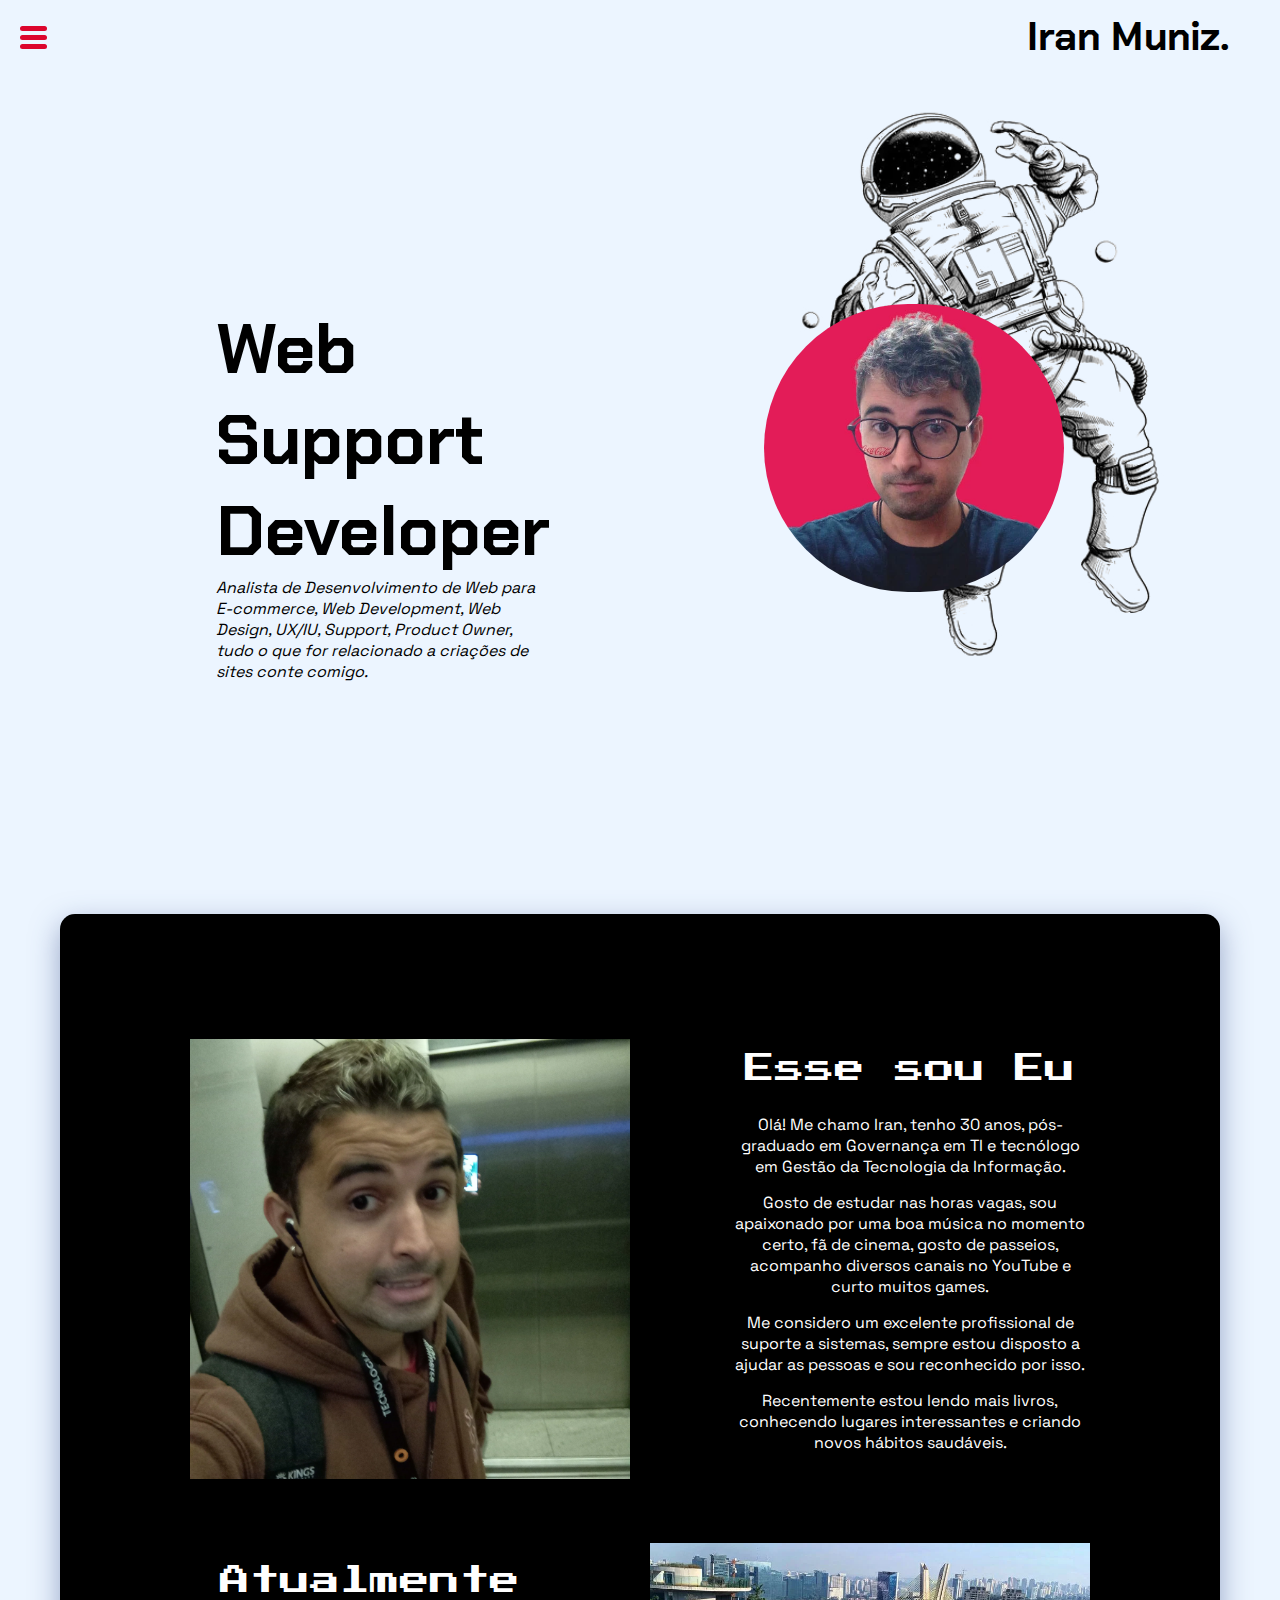
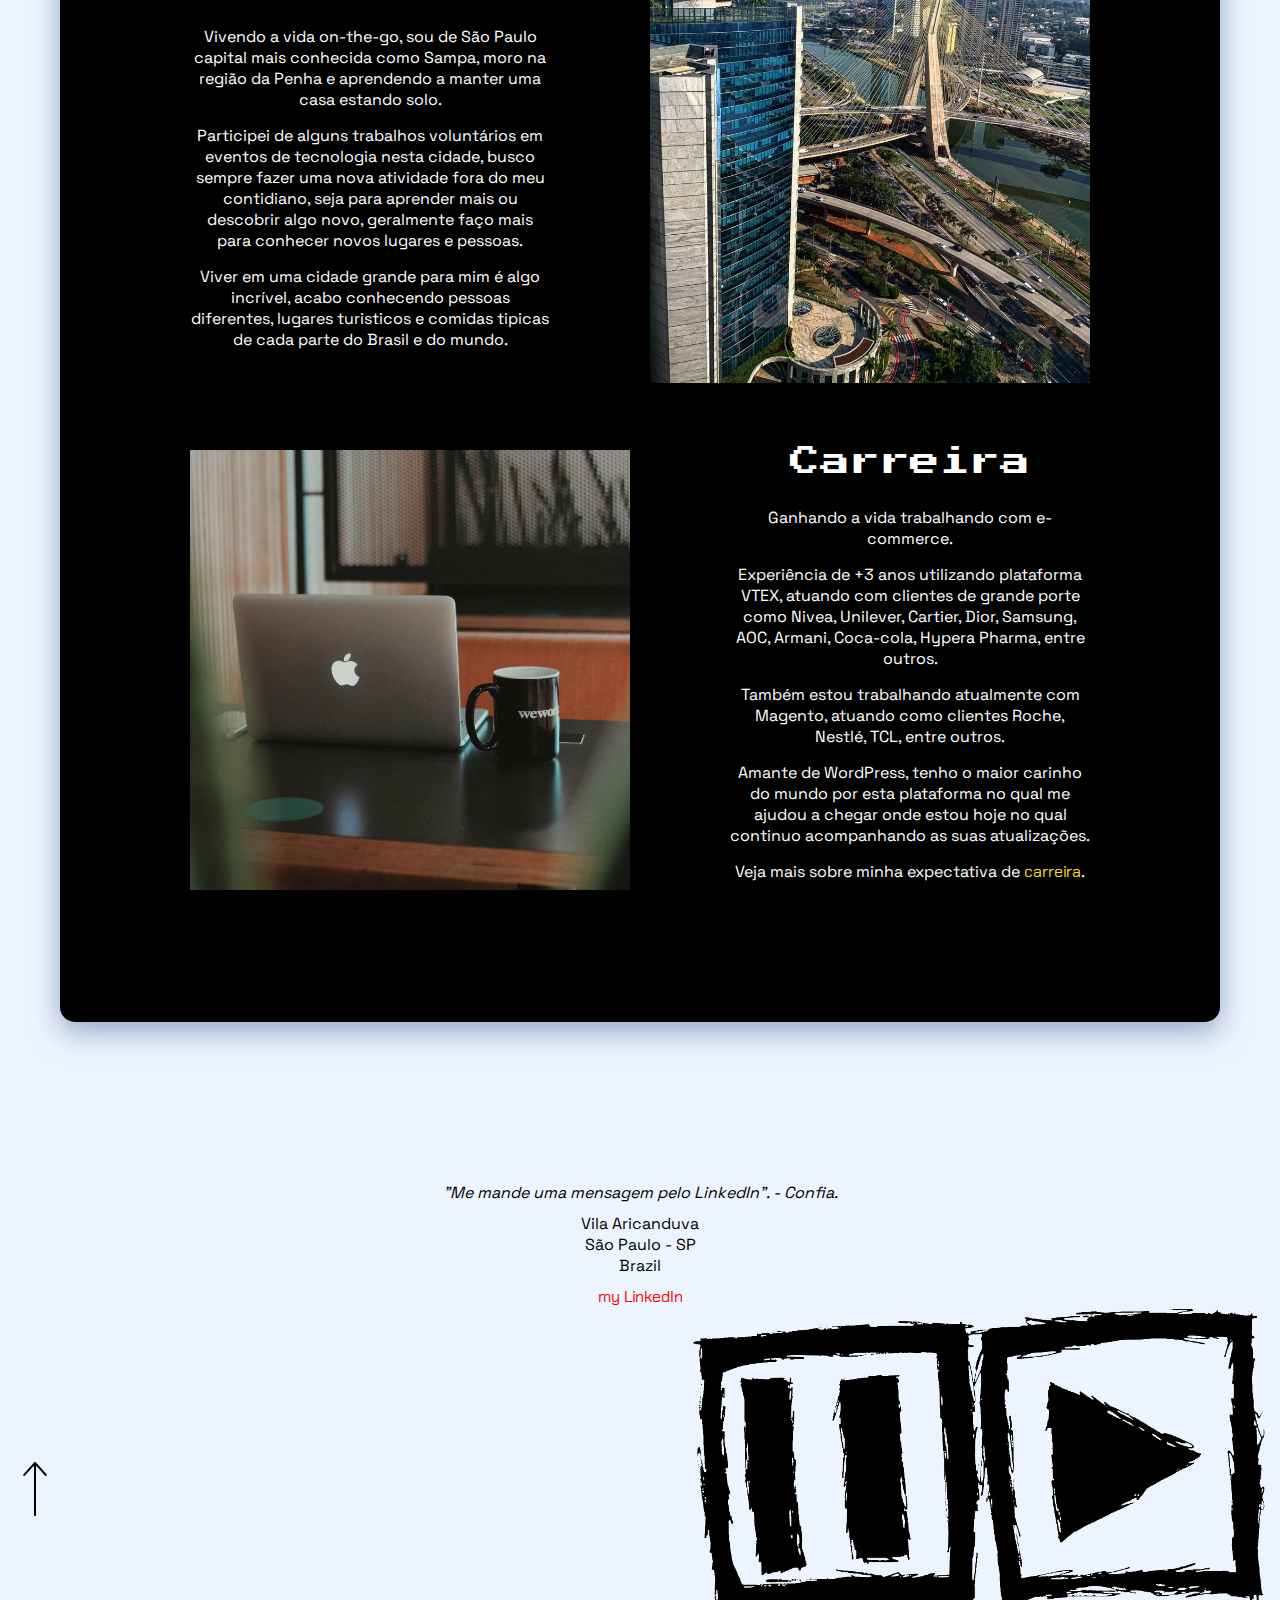
==== index.html @ 5c6710e6 "alteraçao do menu da loja, diminuiçao de codigo, alteraçao temas de paginas" ====
<!DOCTYPE html>
<html lang="pt-br">
<head>
  <meta charset="UTF-8">
  <meta http-equiv="X-UA-Compatible" content="IE=edge">
  <meta name="viewport" content="width=device-width, initial-scale=1.0">
  <link rel="icon" type="image/png" sizes="64x64" href="/assets/image/icon/favicon.png">
  <link rel="stylesheet" href="/assets/css/home.css">
  <title>My Portfolio - Iran Muniz</title>
  <!-- Meta Data -->
  <meta property="og:title" content="Portfolio | Iran Muniz">
  <meta property="og:description" content="Portfólio de Iran Muniz">
  <meta name="abstract" content="Portfolio profissional">
  <meta property="og:site_name" content="Portfolio profissional">
  <meta property="og:locale" content="pt-BR">
  <meta name="og:locality" content="São Paulo">
  <meta name="og:region" content="SP">
  <meta name="og:country-name" content="BR">
  <meta property="og:type" content="website">
  <meta property="og:image" content="/assets/image/icon/favicon.png">
  <meta property="og:image:alt" content="Portfolio profissional">
  <meta property="og:image:url" content="/assets/image/icon/favicon.png">
  <meta property="og:image:secure_url" content="/assets/image/icon/favicon.png">
  <meta property="og:image:type" content="img/png">
  <meta property="og:image:width" content="128">
  <meta property="og:image:height" content="128">
  <meta name="robots" content="index">
  <meta name="description" content="Portfolio profissional de Iran." />
  <!-- Google tag (gtag.js) -->
  <!-- Google tag (gtag.js) -->
  <script async src="https://www.googletagmanager.com/gtag/js?id=G-6XYV72RTD6"></script>
  <script async>
    window.dataLayer = window.dataLayer || [];
    function gtag(){dataLayer.push(arguments);}
    gtag('js', new Date());

    gtag('config', 'G-6XYV72RTD6');
  </script>
  <!-- End Google tag (gtag.js) -->
  <!-- /Meta Data -->
  <!-- Auditoria -->
  <meta name="author" content="Iran Muniz">
  <meta name="contact" content="iranmuniz@outlook.com">
  <meta name="reply-to" content="iranmuniz@outlook.com">
  <meta name="copyright" content="Iran Muniz">
  <meta name="web_author" content="Iran Muniz">
  <!-- /Auditoria -->
</head>
<body class="body_light">
  <header class="header_mobile">
    <div id="menu">
      <div id="menu-bar" onclick="menuOnClick()">
        <div id="bar1" class="bar"></div>
        <div id="bar2" class="bar"></div>
        <div id="bar3" class="bar"></div>
      </div>
      <nav class="nav" id="nav">
        <ul>
          <li>
            <a href="/index.html">Início</a>
          </li>
          <li>
            <a href="/pages/career.html">Carreira</a>
          </li>
          <li>
            <a href="/pages/projects.html">Projetos</a>
          </li>
          <li>
            <a href="/pages/storie.html">História</a>
          </li>
          <li>
            <a href="https://drive.google.com/file/d/1ttPl-hVv87_1wNabjxRSBM1ssDs5ncfy/view?usp=sharing" target="_blank">Currículo</a>
          </li>
          <li>
            <a href="/pages/hobbies.html">Hobbies</a>
          </li>
          <li>
            <a href="/pages/404.html">Contato</a>
          </li>
          <li>
            <a href="/pages/404.html">Thanks!</a>
          </li>
        </ul>
      </nav>
    </div>
    <div class="menu-bg" id="menu-bg"></div>
  </header>
    <main>
      <div class="main_title">
        <h1>Iran Muniz.</h1>
      </div>
      <section class="main_section__principal">
        <div>
          <h2>Web Support Developer</h2>
          <cite>
            Analista de Desenvolvimento de Web para E-commerce, Web Development, Web Design, UX/IU, Support, Product Owner, tudo o que for relacionado a criações de sites conte comigo.
          </cite>
        </div>
        <picture>
          <img src="assets/image/midia/me.webp" width="300" height="auto" alt="Foto profissional minha - Iran Muniz">
        </picture>
      </section>
      <section class="main_section__central"> 
        <article class="main_article">
          <div>
            <img src="assets/image/midia/I.webp" width="440" height="auto" alt="Esse sou Eu.">
          </div>
          <div>
            <h3>Esse sou Eu</h3>
            <p>Olá! Me chamo Iran, tenho 30 anos, pós-graduado em Governança em TI e tecnólogo em Gestão da Tecnologia da Informação.</p>
            <p>Gosto de estudar nas horas vagas, sou apaixonado por uma boa música no momento certo, fã de cinema, gosto de passeios, acompanho diversos canais no YouTube e curto muitos games.</p>
            <p>Me considero um excelente profissional de suporte a sistemas, sempre estou disposto a ajudar as pessoas e sou reconhecido por isso.</p>
            <p>Recentemente estou lendo mais livros, conhecendo lugares interessantes e criando novos hábitos saudáveis.</p>
          </div>
        </article>
        <article class="main_article__reverse">
          <div>
            <h3>Atualmente</h3>
            <p>Vivendo a vida on-the-go, sou de São Paulo capital mais conhecida como Sampa, moro na região da Penha e aprendendo a manter uma casa estando solo.</p> 
            <p>Participei de alguns trabalhos voluntários em eventos de tecnologia nesta cidade, busco sempre fazer uma nova atividade fora do meu contidiano, seja para aprender mais ou descobrir algo novo, geralmente faço mais para conhecer novos lugares e pessoas.</p>
            <p>Viver em uma cidade grande para mim é algo incrível, acabo conhecendo pessoas diferentes, lugares turisticos e comidas tipicas de cada parte do Brasil e do mundo.</p>
          </div>
          <div>
            <img src="assets/image/midia/sampa.webp" width="440" height="auto" alt="Imagem da Ponte estaiada em São Paulo.">
          </div>
        </article>
        <article class="main_article">
          <div>
            <img src="assets/image/banner/space.webp" width="440" height="auto" alt="Notebook Apple em cima de uma mesa ao lado de uma xícara de café.">
          </div>
          <div>
            <h3>Carreira</h3>
            <p>Ganhando a vida trabalhando com e-commerce.</p>
            <p>Experiência de +3 anos utilizando plataforma VTEX, atuando com clientes de grande porte
              como Nivea, Unilever, Cartier, Dior, Samsung, AOC, Armani, Coca-cola, Hypera Pharma, entre outros.
            </p>
            <p>Também estou trabalhando atualmente com Magento, atuando como clientes Roche, Nestlé, TCL, entre outros.
            </p>
            <p>Amante de WordPress, tenho o maior carinho do mundo por esta plataforma no qual me ajudou a chegar onde estou hoje no qual continuo acompanhando as suas atualizações.
            </p>
            <p>Veja mais sobre minha expectativa de <a href="/pages/career.html" class="main_article__buttom">carreira</a>.</p>
          </div>
        </article>
      </section>
    </main>
    <footer>
      <div class="footer_nav">
        <div class="footer_contact" id="contact">
          <cite>
            "Me mande uma mensagem pelo LinkedIn". - Confia.
          </cite>
          <span>Vila Aricanduva</span>
          <span>São Paulo - SP</span>
          <span>Brazil</span>
          <a class="footer_contact__social-media" href="https://www.linkedin.com/in/iranmuniz/" target="_blank">my LinkedIn</a>
        </div>
      </div>
      <button id="voltarTopo">
        <a href="#" id="subir">
          <img src="assets/image/icon/seta.png" alt="Volte ao topo">
        </a>
      </button>
      <div class="footer_copyright">
        <div>
            <span>
              <i>Domínio na <a href="https://www.godaddy.com/pt-br" target="_blank">Godaddy</a> e hospedado na <a href="https://vercel.com/" target="_blank">Vercel</a>. Codado por mim e feito com</i>&nbsp;<img src="/assets/image/icon/heart.png" sizes="8x8" alt="coração" class="heart">&nbsp;
            </span>
        </div>
      </div>
    </footer>   
    <script async type="text/javascript" src="/assets/js/menu.js"></script>
    <script async type="text/javascript" src="/assets/js/button_top.js"></script>
</body>
</html>
---- assets/css/home.css ----
/* Global */
/* http://meyerweb.com/eric/tools/css/reset/ 
   v2.0 | 20110126
   License: none (public domain)
*/
@import url("https://fonts.googleapis.com/css2?family=Chakra+Petch:wght@700&display=swap");
@import url("https://fonts.googleapis.com/css2?family=Space+Grotesk:wght@500&display=swap");
@import url("https://fonts.googleapis.com/css2?family=Press+Start+2P&display=swap");
* {
  margin: 0;
  padding: 0;
  box-sizing: border-box;
  scroll-behavior: smooth;
  -webkit-user-select: none;
  -moz-user-select: none;
  -ms-user-select: none;
  user-select: none;
}

h1 {
  font-family: "Chakra Petch", sans-serif;
  font-size: 40px;
}

h2 {
  font-family: "Chakra Petch", sans-serif;
  font-size: 70px;
}

h3 {
  font-size: 30px;
  font-family: "Press Start 2P", system-ui;
  font-weight: 400;
  font-style: normal;
  padding-bottom: 30px;
}

h4 {
  font-family: "Chakra Petch", sans-serif;
  font-size: 30px;
}

cite, span {
  font-family: "Space Grotesk", sans-serif;
}

nav li {
  font-family: "Chakra Petch", sans-serif;
  font-size: 20px;
  list-style: none;
}

nav li a {
  text-decoration: none;
}

p {
  font-family: "Space Grotesk", sans-serif;
  margin-bottom: 15px;
}

i {
  font-family: "Space Grotesk", sans-serif;
  font-size: 12px;
}

a {
  font-family: "Chakra Petch", sans-serif;
}

body {
  max-width: 1366px;
  position: relative;
  display: flex;
  flex-direction: column;
  margin: 0px auto;
}

.main_title {
  margin: 10px 50px;
  display: flex;
  justify-content: end;
}

.main_section__principal {
  display: flex;
  justify-content: space-around;
  padding: 232px 103px;
}

.main_section__central {
  padding: 80px;
  margin: auto 60px;
  border-radius: 15px;
  text-align: center;
}

.main_section__central article {
  display: flex;
  text-align: center;
  align-items: center;
  margin: 30px auto;
  justify-content: center;
}

.main_section__central article div {
  padding: 15px 50px;
}

.main_article__buttom {
  text-decoration: none;
}

.main_article__buttom:hover {
  text-decoration: underline;
}

.main_section__central article div img {
  width: 440px;
}

footer {
  background-repeat: no-repeat;
  background-position: bottom right;
  height: 100%;
}

.footer_contact__social-media {
  text-decoration: none;
  margin-top: 10px;
}

@media (max-width: 680px) {
  body {
    max-width: 680px;
  }
  h2 {
    font-size: 40px;
  }
  h3 {
    font-size: 20px;
  }
  .main_section__central {
    margin: auto 10px;
    padding: 1px;
  }
  .main_article {
    display: flex;
    flex-direction: column;
  }
  .main_section__central article div {
    padding: 15px 20px;
  }
  .main_section__central article div img {
    width: 290px;
  }
  .main_article__reverse {
    display: flex;
    flex-direction: column-reverse;
  }
}
/* Content */
body::-webkit-scrollbar {
  width: 5px;
}

body::-webkit-scrollbar-track {
  background: rgba(255, 255, 255, 0);
}

body::-webkit-scrollbar-thumb {
  background-color: red;
  border-radius: 20px;
  border: 4px solid rgba(255, 255, 255, 0);
}

header {
  width: 100%;
  z-index: 999;
}

#menu {
  z-index: 2;
}

#menu-bar {
  width: 45px;
  height: 40px;
  margin: 30px 0 20px 20px;
  cursor: pointer;
}

.bar {
  height: 5px;
  width: 60%;
  background-color: #DC052D;
  display: block;
  border-radius: 5px;
  transition: 0.3s ease;
}

#bar1 {
  transform: translateY(-4px);
}

#bar3 {
  transform: translateY(4px);
}

.nav {
  transition: 0.3s ease;
  display: none;
}

.nav ul {
  padding: 0 22px;
}

.nav li {
  list-style: none;
  padding: 12px 0;
}

.nav li a {
  color: white;
  font-size: 20px;
  text-decoration: none;
}

.nav li a:hover {
  font-weight: bold;
}

.menu-bg, #menu {
  top: 0;
  left: 0;
  position: absolute;
}

.menu-bg {
  z-index: 1;
  width: 0;
  height: 0;
  margin: 30px 0 20px 20px;
  background: radial-gradient(circle, #DC052D, #DC052D);
  transition: 0.3s ease;
}

.change {
  display: block;
}

.change .bar {
  background-color: white;
}

.change #bar1 {
  transform: translateY(4px) rotateZ(-45deg);
}

.change #bar2 {
  opacity: 0;
}

.change #bar3 {
  transform: translateY(-6px) rotateZ(45deg);
}

.change-bg {
  width: 200px;
  height: 770px;
  transform: translate(-22%, -14%);
}

.header_mobile {
  position: fixed;
}

.header_menu {
  padding: 10px 40px;
  display: block;
}

.header_menu__list {
  align-items: center;
  display: flex;
  justify-content: right;
  flex-wrap: nowrap;
}

.header_menu__list li {
  margin-left: 20px;
}

.header_menu__list li:first-child {
  margin-right: auto;
}

@media (max-width: 680px) {
  .nav li {
    padding: 6px 0;
  }
  .change-bg {
    width: 520px;
    height: 600px;
  }
}
.body_light {
  background-color: #ecf5ff;
}

.body_light h1:hover {
  color: rgb(26, 155, 155);
}

.body_light h2:hover {
  color: rgb(26, 155, 155);
}

.body_light h3:hover {
  color: rgb(26, 155, 155);
}

.body_light h4 {
  color: red;
}

.body_light nav li a:hover {
  color: #000000;
}

.body_light span i a {
  color: red;
}

.body_light .header_menu {
  background-color: rgba(255, 255, 255, 0.9);
}

.body_light .header_menu__list li:first-child {
  color: black;
}

.body_light .main_section__central {
  background-color: black;
  color: white;
  box-shadow: 0 10px 29px 0 rgba(68, 88, 144, 0.5);
}

.body_light .main_article__buttom {
  color: #FFE000;
}

.body_light .main_article__buttom:hover {
  color: red;
}

.body_light .footer_contact__social-media {
  color: red;
}

.body_light .footer_contact__social-media:hover {
  color: rgb(41, 143, 46);
}

#voltarTopo {
  position: absolute;
  width: 70px;
  border: transparent;
  background-color: transparent;
}

@media (max-width: 680px) {
  #voltarTopo {
    transform: translateY(-160px);
  }
}
/* DESK 1366px */
.footer_nav {
  align-items: center;
  margin: 150px 80px;
  display: flex;
  justify-content: space-around;
}

.footer_nav div {
  display: flex;
  flex-direction: column;
}

.footer_contact {
  text-align: center;
}

.footer_contact cite {
  margin: 10px 0;
}

.footer_contact nav {
  margin-top: 10px;
}

.footer_copyright {
  margin-top: 300px;
  margin-left: 80px;
}

/* MOBILE 680px */
@media (max-width: 680px) {
  .footer_nav {
    display: block;
    margin: 35px auto;
  }
  .footer_nav__menu {
    align-items: center;
    text-align: center;
    margin-bottom: 100px;
    margin-top: 100px;
  }
  .footer_contact {
    align-items: center;
    text-align: center;
    margin-bottom: 100px;
    margin-top: 100px;
    padding: 0px 50px;
  }
  .footer_copyright {
    margin: 0;
    padding: 0px 50px;
    margin-bottom: 150px;
    text-align: center;
  }
}
main {
  background-image: url(/assets/image/background/astro.webp);
  background-repeat: no-repeat;
  background-position: top right;
  background-size: 600px;
  background-attachment: fixed;
}

.main_section__principal div {
  display: flex;
  flex-direction: column;
  width: 30%;
}

.main_section__principal picture img {
  border-radius: 999rem;
}

footer {
  background-image: url(/assets/image/background/play_bottom.webp);
  background-size: 600px;
}

.footer_copyright div span i a {
  text-decoration: none;
}

@media (max-width: 680px) {
  main {
    background-image: url(/assets/image/background/astro.webp);
    background-size: 280px;
    background-attachment: scroll;
  }
  .main_section__principal {
    padding: 300px 50px;
    display: block;
    text-align: center;
  }
  .main_section__principal picture img {
    width: 240px;
  }
  .main_section__principal div {
    width: auto;
    margin-bottom: 20px;
  }
  footer {
    background-size: 200px;
  }
}

/*# sourceMappingURL=home.css.map */
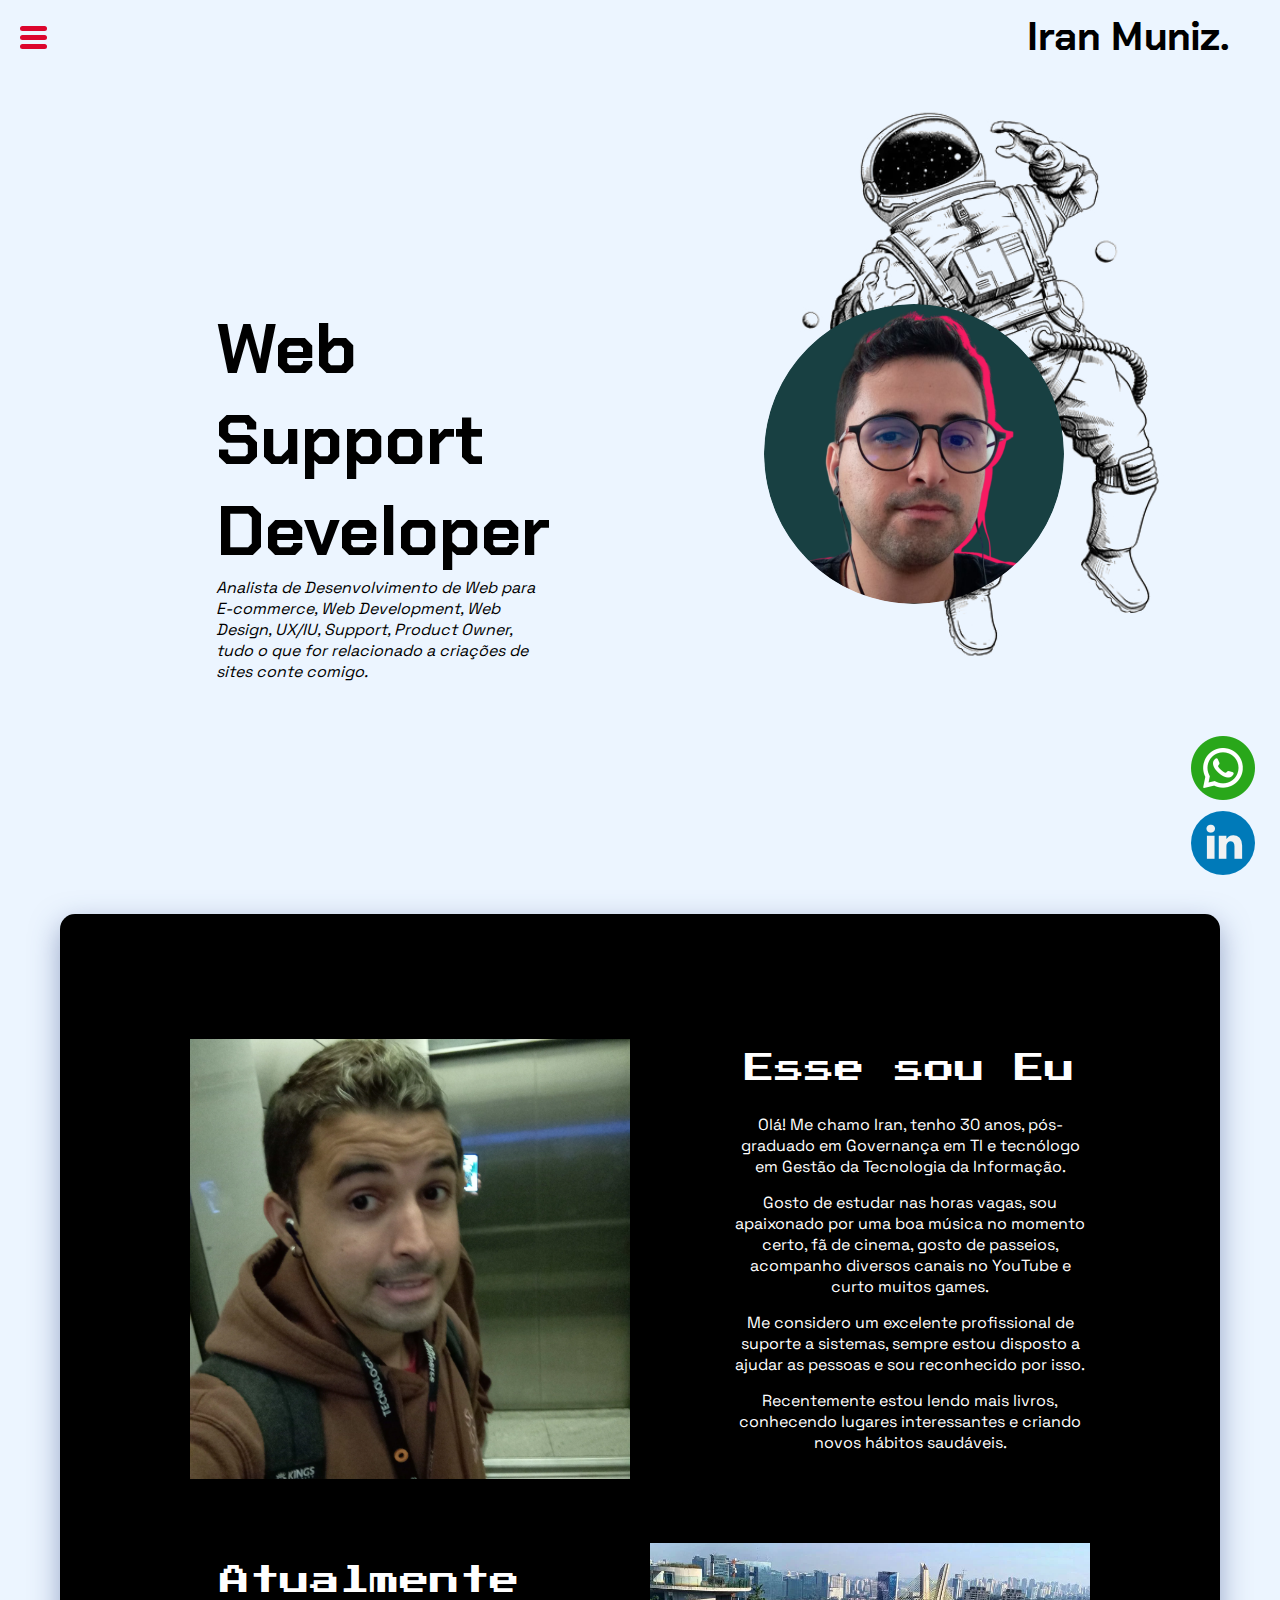
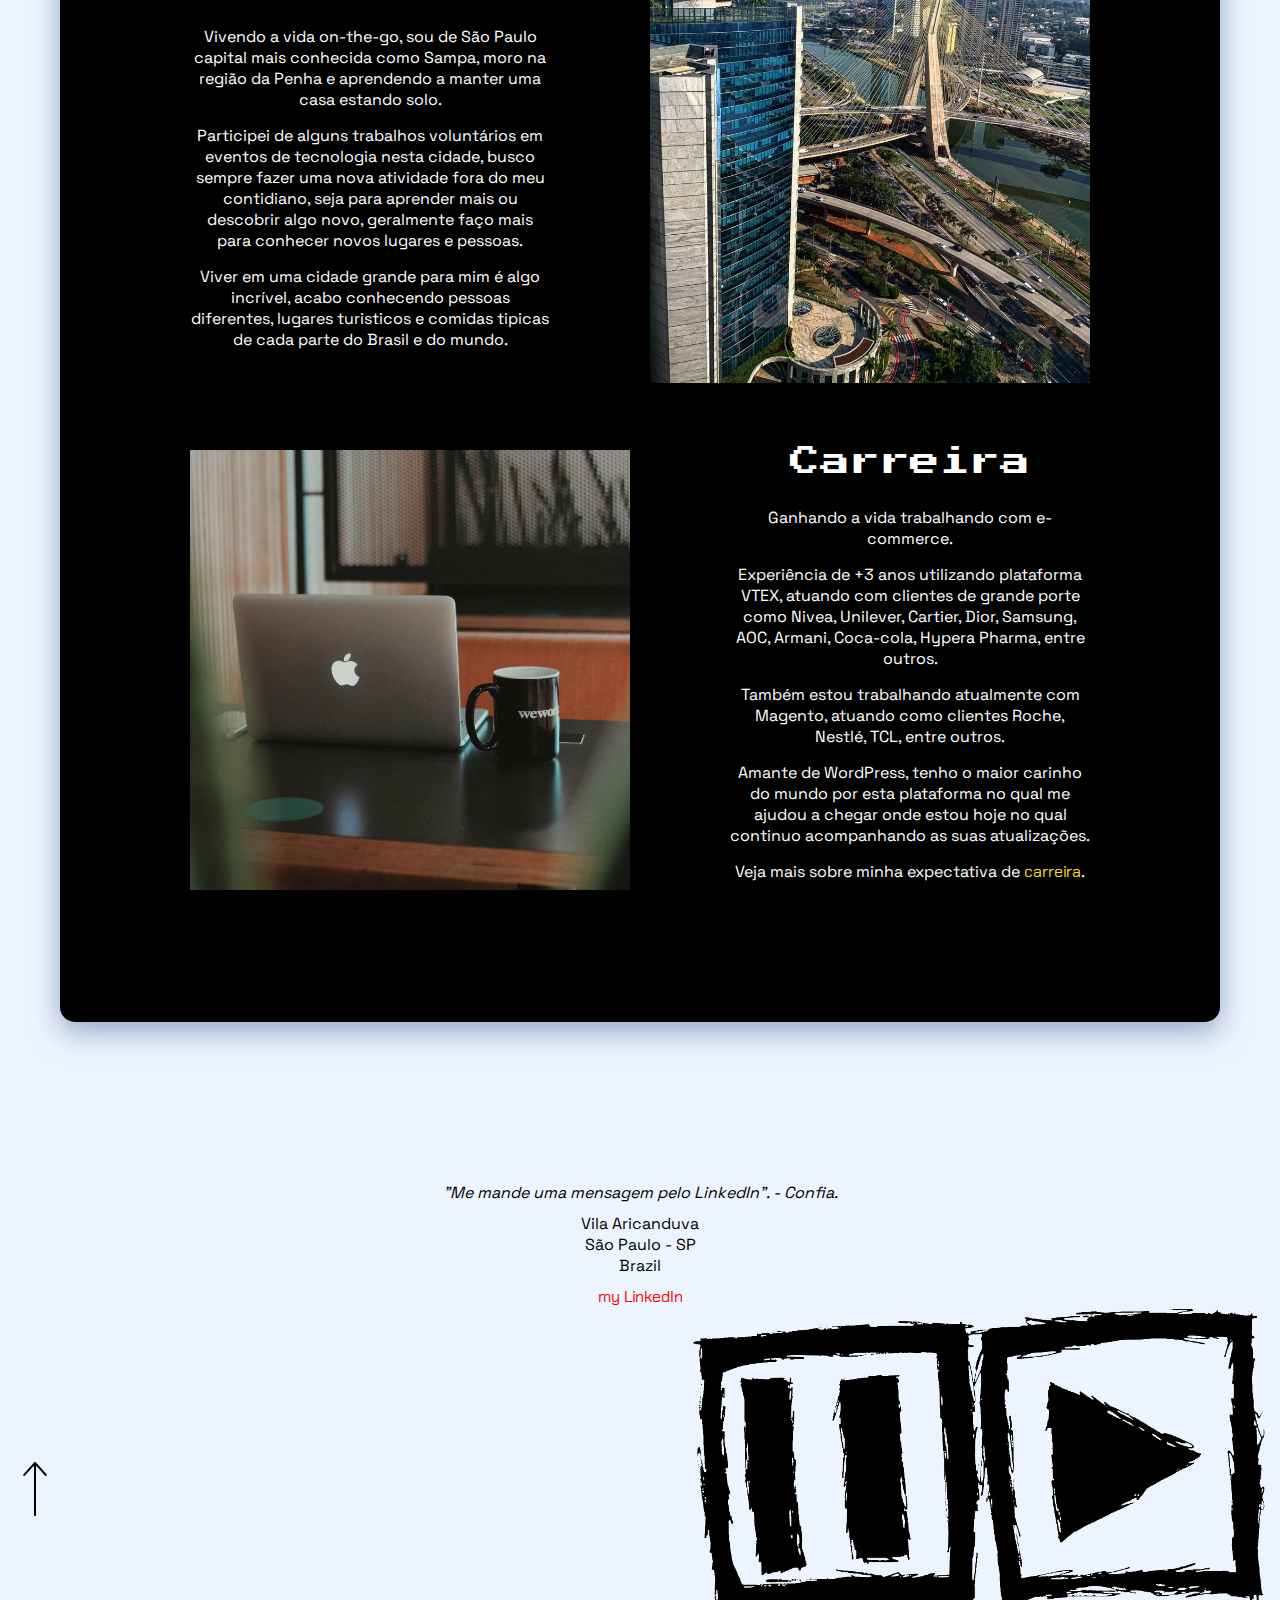
==== commit 05c8fb5b: "add botões de contato e add pagina de contato" ====
--- a/index.html
+++ b/index.html
@@ -4,7 +4,7 @@
   <meta charset="UTF-8">
   <meta http-equiv="X-UA-Compatible" content="IE=edge">
   <meta name="viewport" content="width=device-width, initial-scale=1.0">
-  <link rel="icon" type="image/png" sizes="64x64" href="/assets/image/icon/favicon.png">
+  <link rel="icon" type="image/png" sizes="64x64" href="/assets/files/favicon.png">
   <link rel="stylesheet" href="/assets/css/home.css">
   <title>My Portfolio - Iran Muniz</title>
   <!-- Meta Data -->
@@ -17,10 +17,10 @@
   <meta name="og:region" content="SP">
   <meta name="og:country-name" content="BR">
   <meta property="og:type" content="website">
-  <meta property="og:image" content="/assets/image/icon/favicon.png">
+  <meta property="og:image" content="/assets/files/favicon.png">
   <meta property="og:image:alt" content="Portfolio profissional">
-  <meta property="og:image:url" content="/assets/image/icon/favicon.png">
-  <meta property="og:image:secure_url" content="/assets/image/icon/favicon.png">
+  <meta property="og:image:url" content="/assets/files/favicon.png">
+  <meta property="og:image:secure_url" content="/assets/files/favicon.png">
   <meta property="og:image:type" content="img/png">
   <meta property="og:image:width" content="128">
   <meta property="og:image:height" content="128">
@@ -69,13 +69,13 @@
             <a href="/pages/storie.html">História</a>
           </li>
           <li>
-            <a href="https://drive.google.com/file/d/1ttPl-hVv87_1wNabjxRSBM1ssDs5ncfy/view?usp=sharing" target="_blank">Currículo</a>
+            <a href="https://drive.google.com/file/d/130mDSvMJRyc_250jCS1c9UxOZzoFn9u4/view?usp=sharing" target="_blank">Currículo</a>
           </li>
           <li>
             <a href="/pages/hobbies.html">Hobbies</a>
           </li>
           <li>
-            <a href="/pages/404.html">Contato</a>
+            <a href="/pages/contact.html">Contato</a>
           </li>
           <li>
             <a href="/pages/404.html">Thanks!</a>
@@ -97,13 +97,13 @@
           </cite>
         </div>
         <picture>
-          <img src="assets/image/midia/me.webp" width="300" height="auto" alt="Foto profissional minha - Iran Muniz">
+          <img src="assets/files/midia--me.png" width="300" height="auto" alt="Foto profissional minha - Iran Muniz">
         </picture>
       </section>
       <section class="main_section__central"> 
         <article class="main_article">
           <div>
-            <img src="assets/image/midia/I.webp" width="440" height="auto" alt="Esse sou Eu.">
+            <img src="assets/files/midia--I.webp" width="440" height="auto" alt="Esse sou Eu.">
           </div>
           <div>
             <h3>Esse sou Eu</h3>
@@ -121,12 +121,12 @@
             <p>Viver em uma cidade grande para mim é algo incrível, acabo conhecendo pessoas diferentes, lugares turisticos e comidas tipicas de cada parte do Brasil e do mundo.</p>
           </div>
           <div>
-            <img src="assets/image/midia/sampa.webp" width="440" height="auto" alt="Imagem da Ponte estaiada em São Paulo.">
+            <img src="assets/files/banner--sampa.webp" width="440" height="auto" alt="Imagem da Ponte estaiada em São Paulo.">
           </div>
         </article>
         <article class="main_article">
           <div>
-            <img src="assets/image/banner/space.webp" width="440" height="auto" alt="Notebook Apple em cima de uma mesa ao lado de uma xícara de café.">
+            <img src="assets/files/banner--space.webp" width="440" height="auto" alt="Notebook Apple em cima de uma mesa ao lado de uma xícara de café.">
           </div>
           <div>
             <h3>Carreira</h3>
@@ -157,13 +157,21 @@
       </div>
       <button id="voltarTopo">
         <a href="#" id="subir">
-          <img src="assets/image/icon/seta.png" alt="Volte ao topo">
+          <img src="/assets/files/icon--up.png" alt="Volte ao topo">
+        </a>
+        <a class="button_float" href="https://www.linkedin.com/in/iranmuniz/" target="_blank"><img 
+          src="/assets/files/icon--linkedin.png" style="height:64px; position:fixed; bottom: 25px; right: 
+          25px; z-index:99999;" data-selector="img">
+        </a>
+        <a class="button_float" href="https://api.whatsapp.com/send?l=pt&amp;phone=5511999343569" target="_blank"><img 
+          src="/assets/files/icon--whatsapp.png" style="height:64px; position:fixed; bottom: 100px; right: 
+          25px; z-index:99999;" data-selector="img">
         </a>
       </button>
       <div class="footer_copyright">
         <div>
             <span>
-              <i>Domínio na <a href="https://www.godaddy.com/pt-br" target="_blank">Godaddy</a> e hospedado na <a href="https://vercel.com/" target="_blank">Vercel</a>. Codado por mim e feito com</i>&nbsp;<img src="/assets/image/icon/heart.png" sizes="8x8" alt="coração" class="heart">&nbsp;
+              <i>Domínio na <a href="https://www.godaddy.com/pt-br" target="_blank">Godaddy</a> e hospedado na <a href="https://vercel.com/" target="_blank">Vercel</a>. Codado por mim e feito com</i>&nbsp;<img src="/assets/files/icon--heart.png" sizes="8x8" alt="coração" class="heart">&nbsp;
             </span>
         </div>
       </div>
--- a/assets/css/home.css
+++ b/assets/css/home.css
@@ -158,6 +158,9 @@
     display: flex;
     flex-direction: column-reverse;
   }
+  .button_float {
+    display: none;
+  }
 }
 /* Content */
 body::-webkit-scrollbar {
@@ -432,7 +435,7 @@
   }
 }
 main {
-  background-image: url(/assets/image/background/astro.webp);
+  background-image: url(/assets/files/bkg--astro.webp);
   background-repeat: no-repeat;
   background-position: top right;
   background-size: 600px;
@@ -450,7 +453,7 @@
 }
 
 footer {
-  background-image: url(/assets/image/background/play_bottom.webp);
+  background-image: url(/assets/files/bkg--play_bottom.webp);
   background-size: 600px;
 }
 
@@ -460,7 +463,7 @@
 
 @media (max-width: 680px) {
   main {
-    background-image: url(/assets/image/background/astro.webp);
+    background-image: url(/assets/files/bkg--astro.webp);
     background-size: 280px;
     background-attachment: scroll;
   }
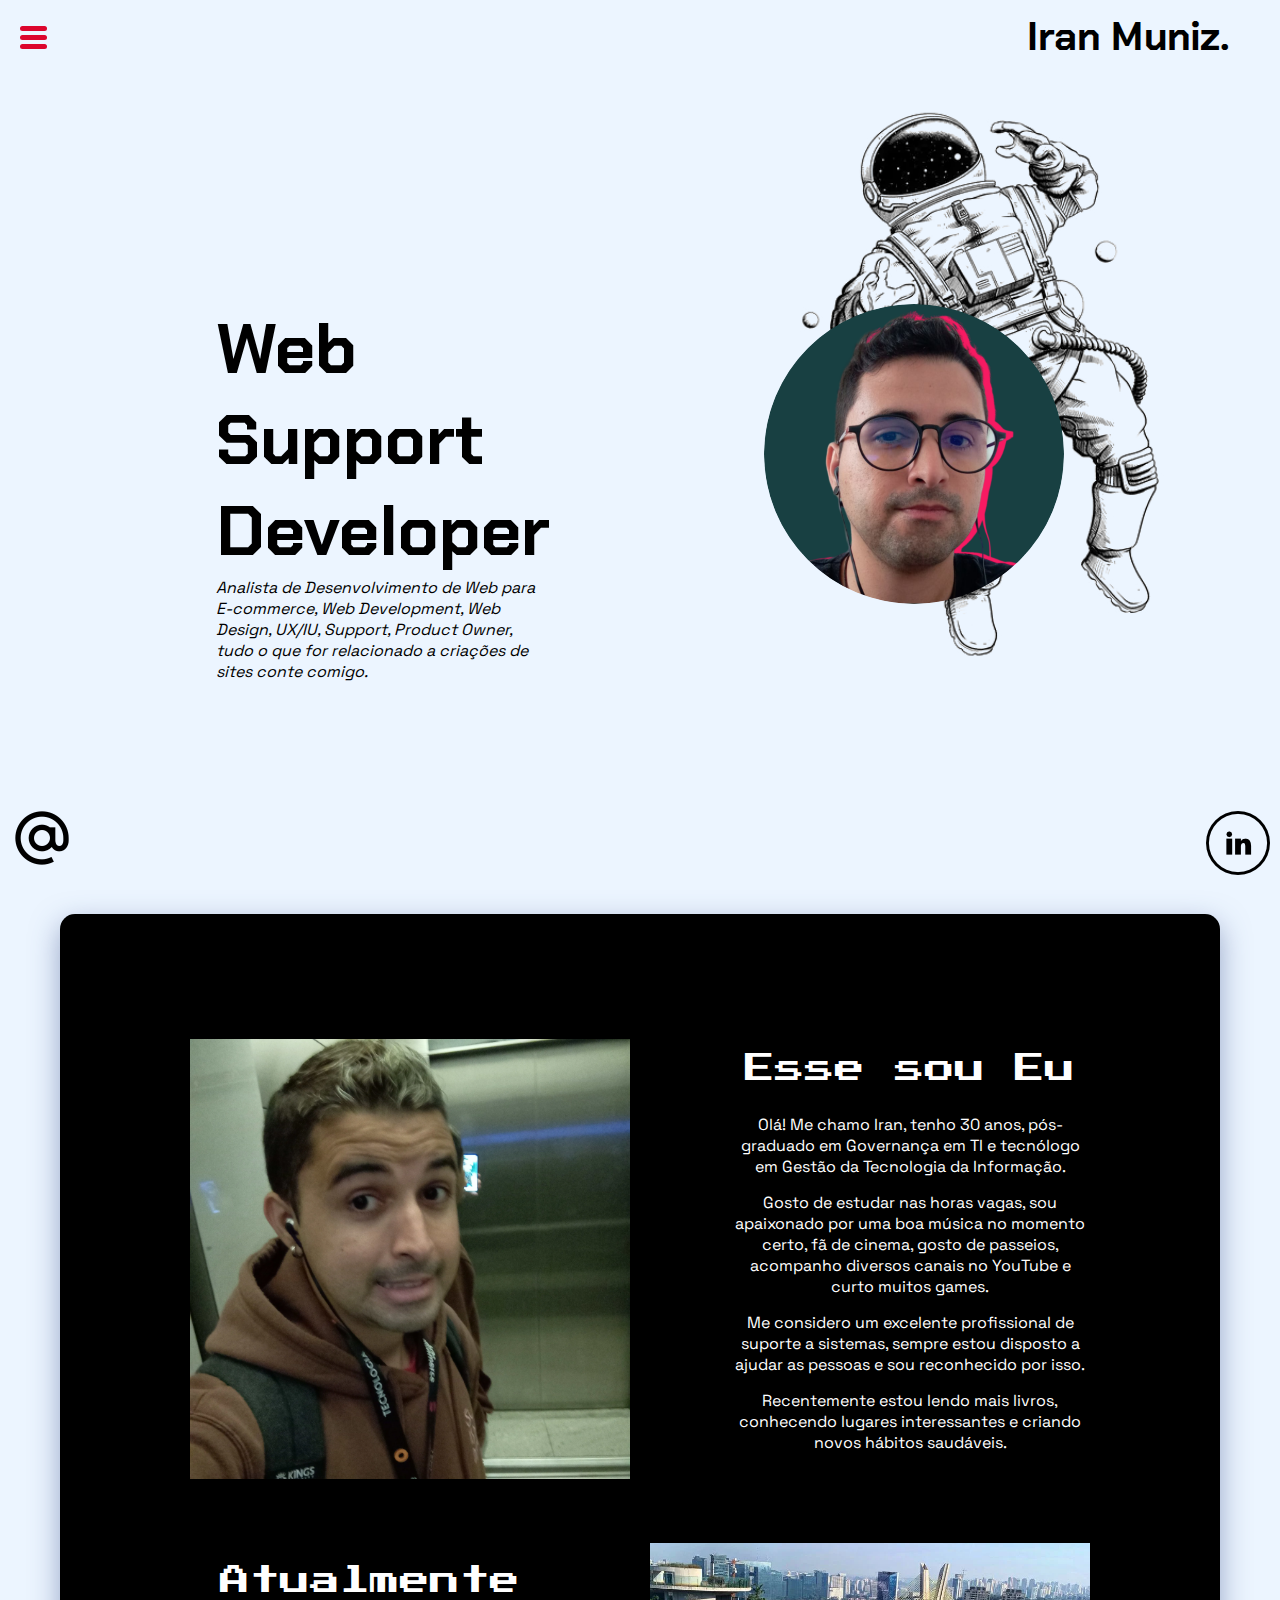
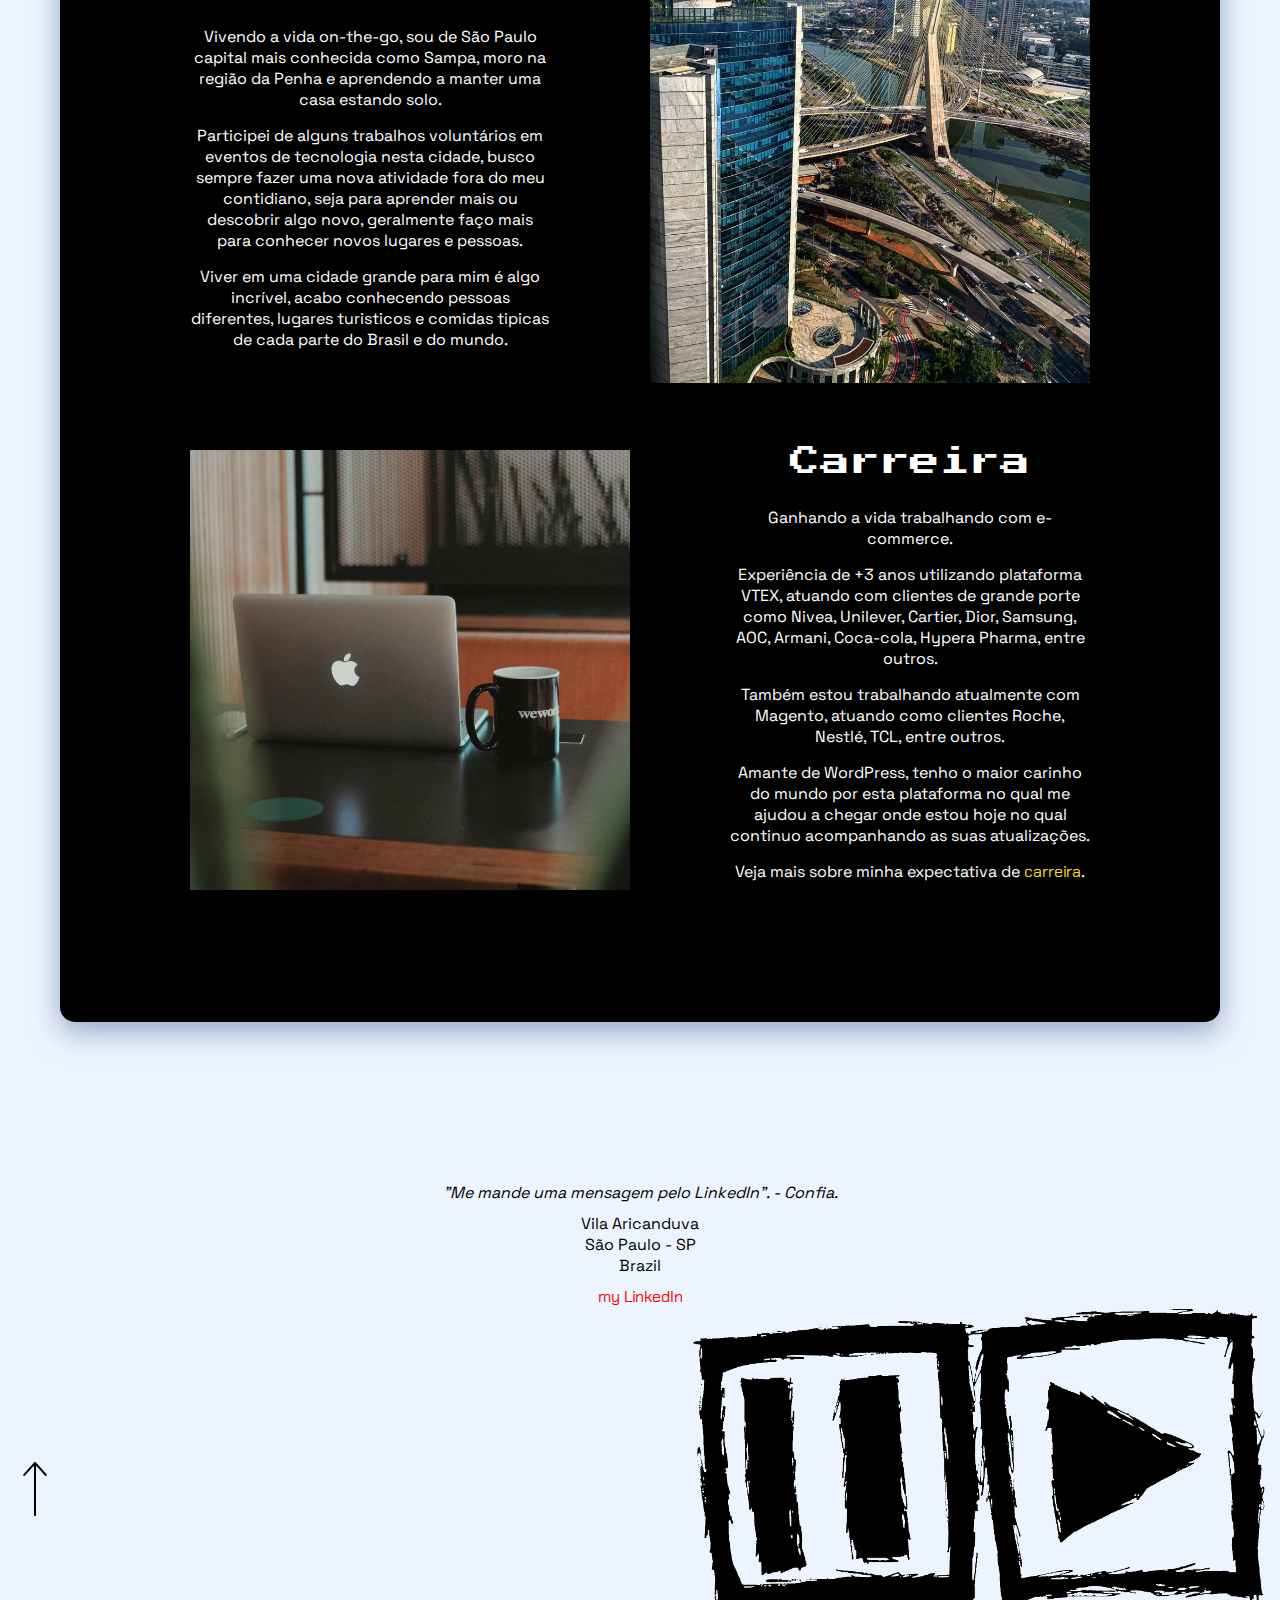
==== commit aa64a481: "alt icon de redes sociais, add scroll left in storie" ====
--- a/index.html
+++ b/index.html
@@ -69,7 +69,7 @@
             <a href="/pages/storie.html">História</a>
           </li>
           <li>
-            <a href="https://drive.google.com/file/d/130mDSvMJRyc_250jCS1c9UxOZzoFn9u4/view?usp=sharing" target="_blank">Currículo</a>
+            <a href="https://drive.google.com/file/d/1hmrqCvNP3Ku-BhyvB0F9k85vsDZe1sRW/view?usp=sharing" target="_blank">Currículo</a>
           </li>
           <li>
             <a href="/pages/hobbies.html">Hobbies</a>
@@ -155,18 +155,18 @@
           <a class="footer_contact__social-media" href="https://www.linkedin.com/in/iranmuniz/" target="_blank">my LinkedIn</a>
         </div>
       </div>
-      <button id="voltarTopo">
+      <button id="voltarTopo" style="z-index: 99999;">
         <a href="#" id="subir">
           <img src="/assets/files/icon--up.png" alt="Volte ao topo">
         </a>
-        <a class="button_float" href="https://www.linkedin.com/in/iranmuniz/" target="_blank"><img 
-          src="/assets/files/icon--linkedin.png" style="height:64px; position:fixed; bottom: 25px; right: 
-          25px; z-index:99999;" data-selector="img">
+        <a class="button_float" href="https://www.linkedin.com/in/iranmuniz/" target="_blank"><img class="icon--linkedin" 
+          src="/assets/files/linkedin.png" style="height:64px; position:fixed; bottom: 25px; right: 
+          10px; z-index:99999;" data-selector="img">
         </a>
-        <a class="button_float" href="https://api.whatsapp.com/send?l=pt&amp;phone=5511999343569" target="_blank"><img 
-          src="/assets/files/icon--whatsapp.png" style="height:64px; position:fixed; bottom: 100px; right: 
-          25px; z-index:99999;" data-selector="img">
-        </a>
+        <a class="button_float" href="pages/contact.html"><img 
+          src="/assets/files/no.png" style="height:64px; position:fixed; bottom: 30px; left: 
+          10px; z-index:99999;" data-selector="img">
+        </a> 
       </button>
       <div class="footer_copyright">
         <div>
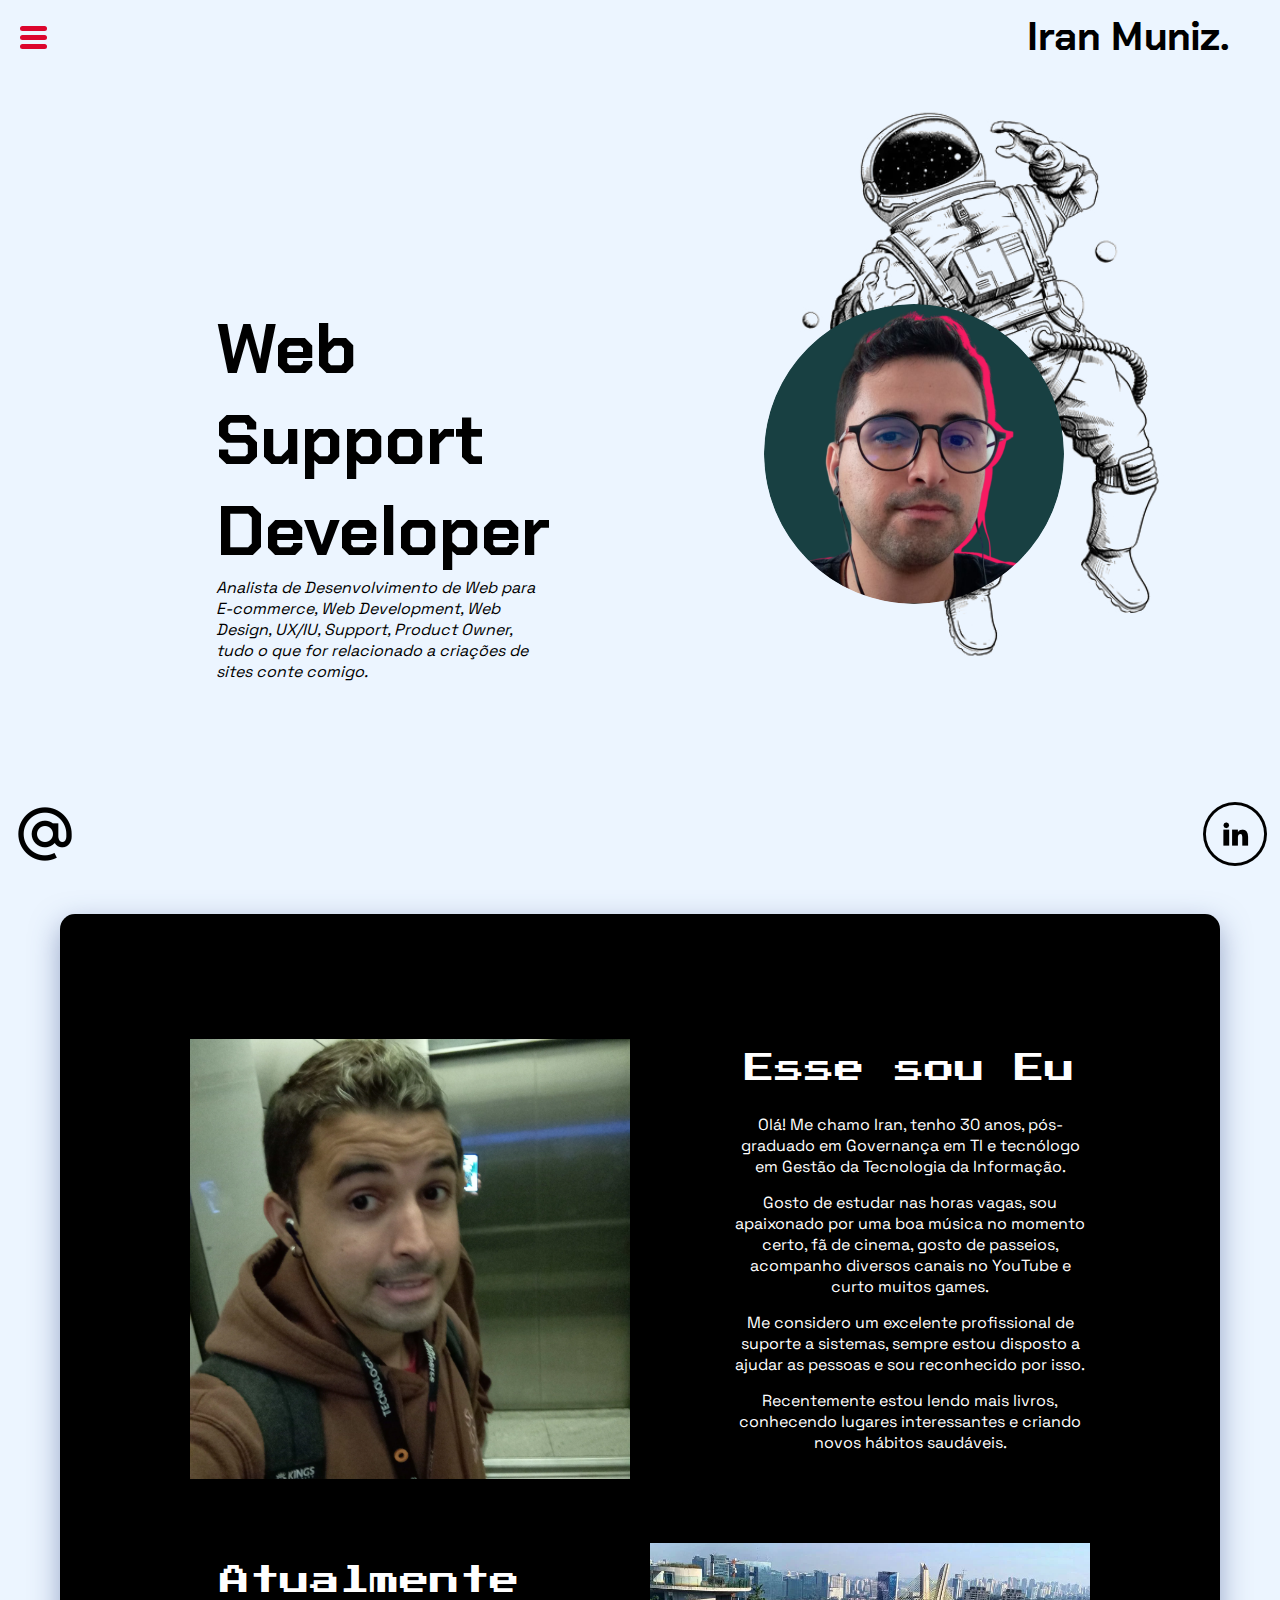
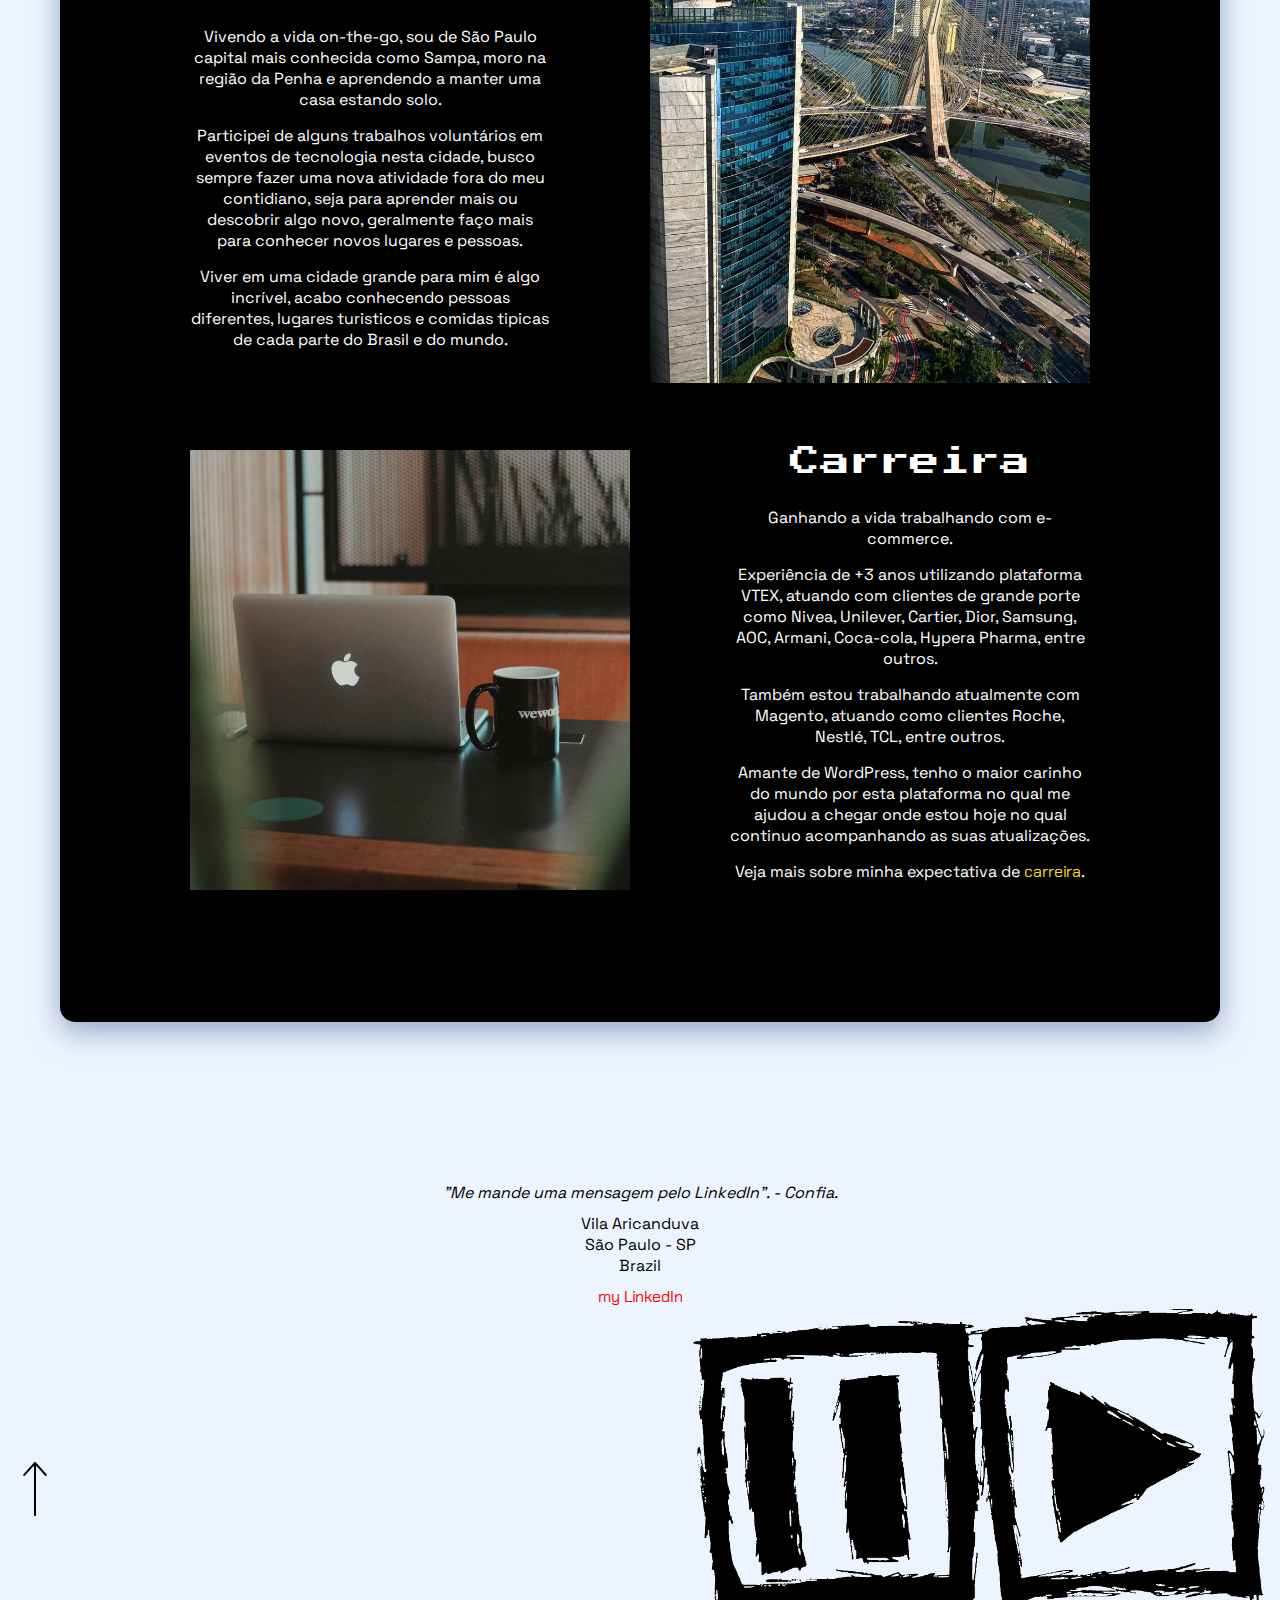
==== commit bb04b084: "alt buttons social, alt pages hobbies e project" ====
--- a/index.html
+++ b/index.html
@@ -155,19 +155,23 @@
           <a class="footer_contact__social-media" href="https://www.linkedin.com/in/iranmuniz/" target="_blank">my LinkedIn</a>
         </div>
       </div>
-      <button id="voltarTopo" style="z-index: 99999;">
+      <button id="voltarTopo">
         <a href="#" id="subir">
           <img src="/assets/files/icon--up.png" alt="Volte ao topo">
         </a>
-        <a class="button_float" href="https://www.linkedin.com/in/iranmuniz/" target="_blank"><img class="icon--linkedin" 
-          src="/assets/files/linkedin.png" style="height:64px; position:fixed; bottom: 25px; right: 
-          10px; z-index:99999;" data-selector="img">
-        </a>
-        <a class="button_float" href="pages/contact.html"><img 
-          src="/assets/files/no.png" style="height:64px; position:fixed; bottom: 30px; left: 
-          10px; z-index:99999;" data-selector="img">
-        </a> 
       </button>
+      <div class="footer_social">
+        <button class="footer_social__button-left">
+          <a class="button_float" href="pages/contact.html"><img 
+            src="/assets/files/no.png" data-selector="img">
+          </a> 
+        </button>
+        <button class="footer_social__button-right">
+          <a class="button_float" href="https://www.linkedin.com/in/iranmuniz/" target="_blank"><img class="icon--linkedin" 
+            src="/assets/files/linkedin.png" data-selector="img">
+          </a>
+        </button>
+      </div>
       <div class="footer_copyright">
         <div>
             <span>
--- a/assets/css/home.css
+++ b/assets/css/home.css
@@ -143,6 +143,7 @@
   .main_section__central {
     margin: auto 10px;
     padding: 1px;
+    border-radius: 5px;
   }
   .main_article {
     display: flex;
@@ -150,6 +151,7 @@
   }
   .main_section__central article div {
     padding: 15px 20px;
+    text-align: left;
   }
   .main_section__central article div img {
     width: 290px;
@@ -378,6 +380,34 @@
     transform: translateY(-160px);
   }
 }
+#voltarTopo {
+  position: absolute;
+  width: 70px;
+  border: transparent;
+  background-color: transparent;
+  z-index: 99999;
+}
+
+.footer_social__button-left {
+  bottom: 30px;
+  left: 10px;
+  z-index: 99999;
+  position: fixed;
+  width: 70px;
+  border: transparent;
+  background-color: transparent;
+}
+
+.footer_social__button-right {
+  bottom: 30px;
+  right: 10px;
+  z-index: 99999;
+  position: fixed;
+  width: 70px;
+  border: transparent;
+  background-color: transparent;
+}
+
 /* DESK 1366px */
 .footer_nav {
   align-items: center;
@@ -461,6 +491,11 @@
   text-decoration: none;
 }
 
+@media (min-width: 1380px) {
+  main {
+    background-position: 1000px;
+  }
+}
 @media (max-width: 680px) {
   main {
     background-image: url(/assets/files/bkg--astro.webp);
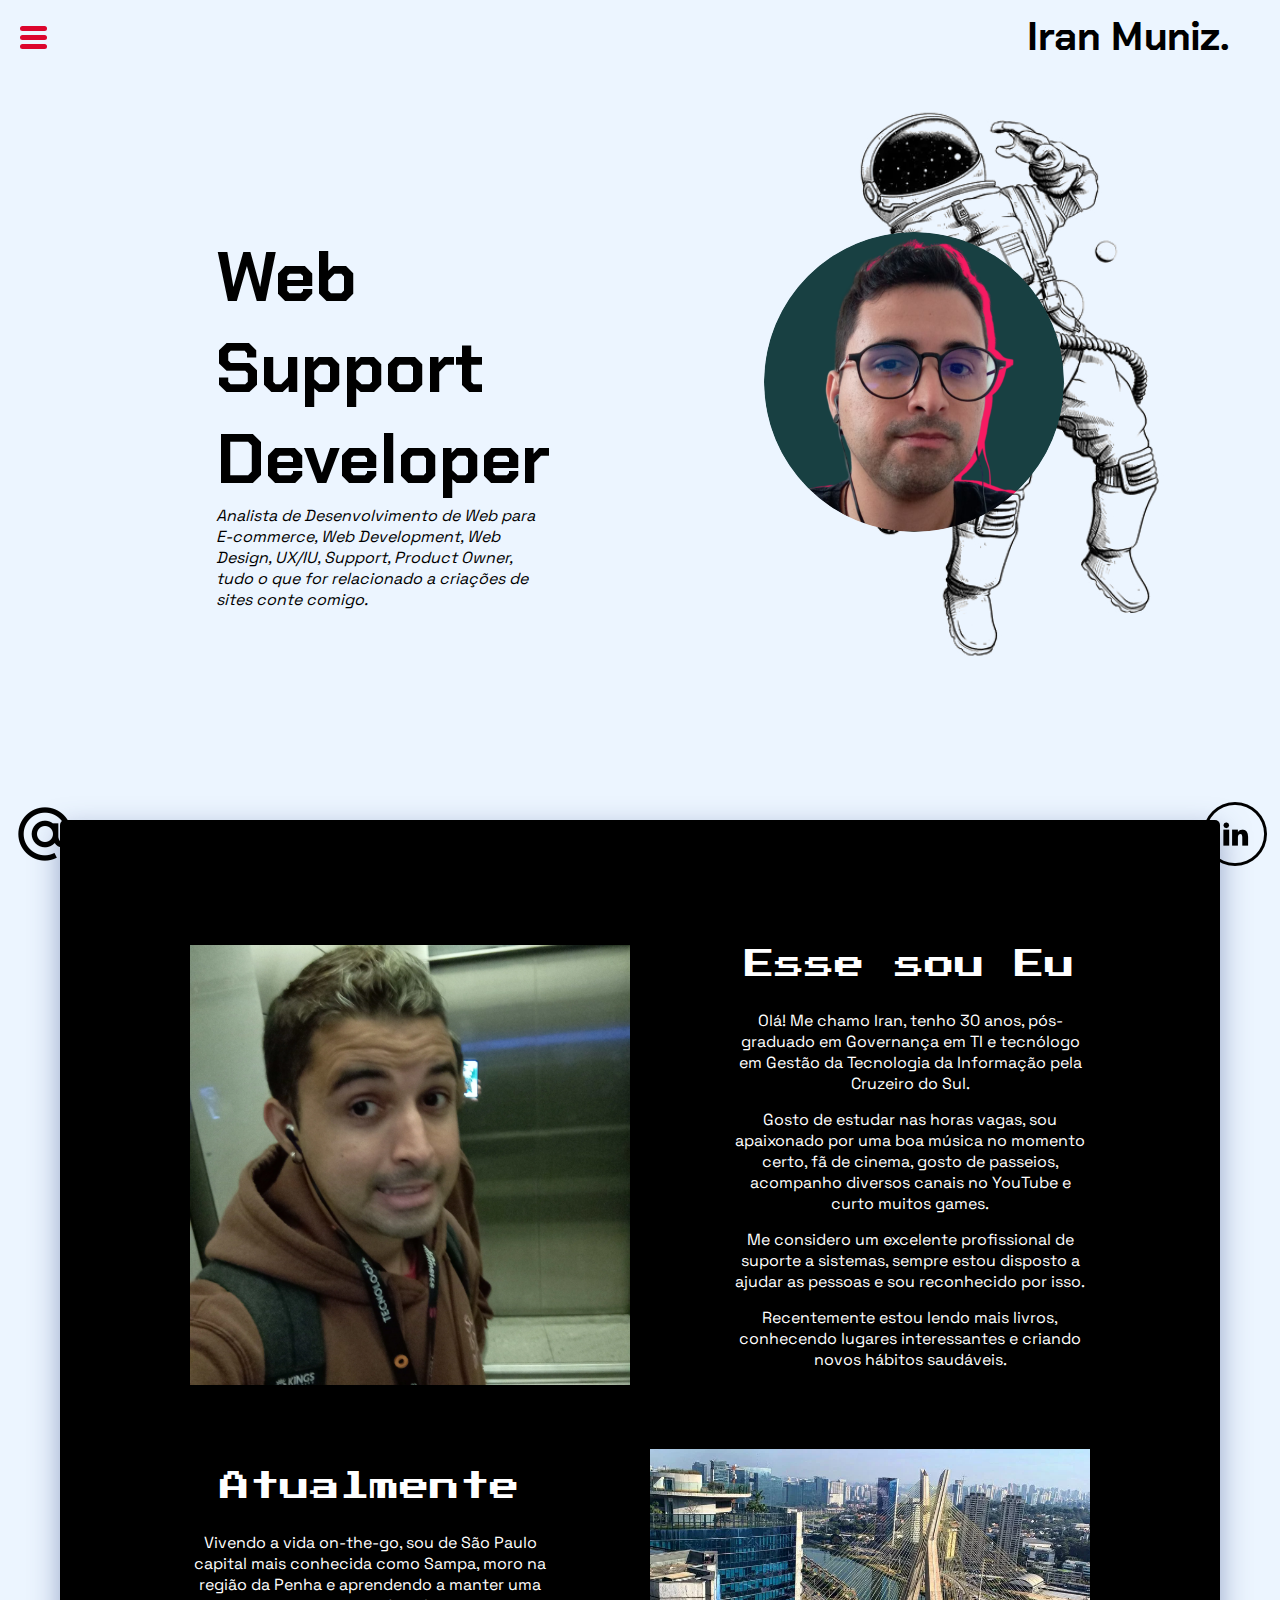
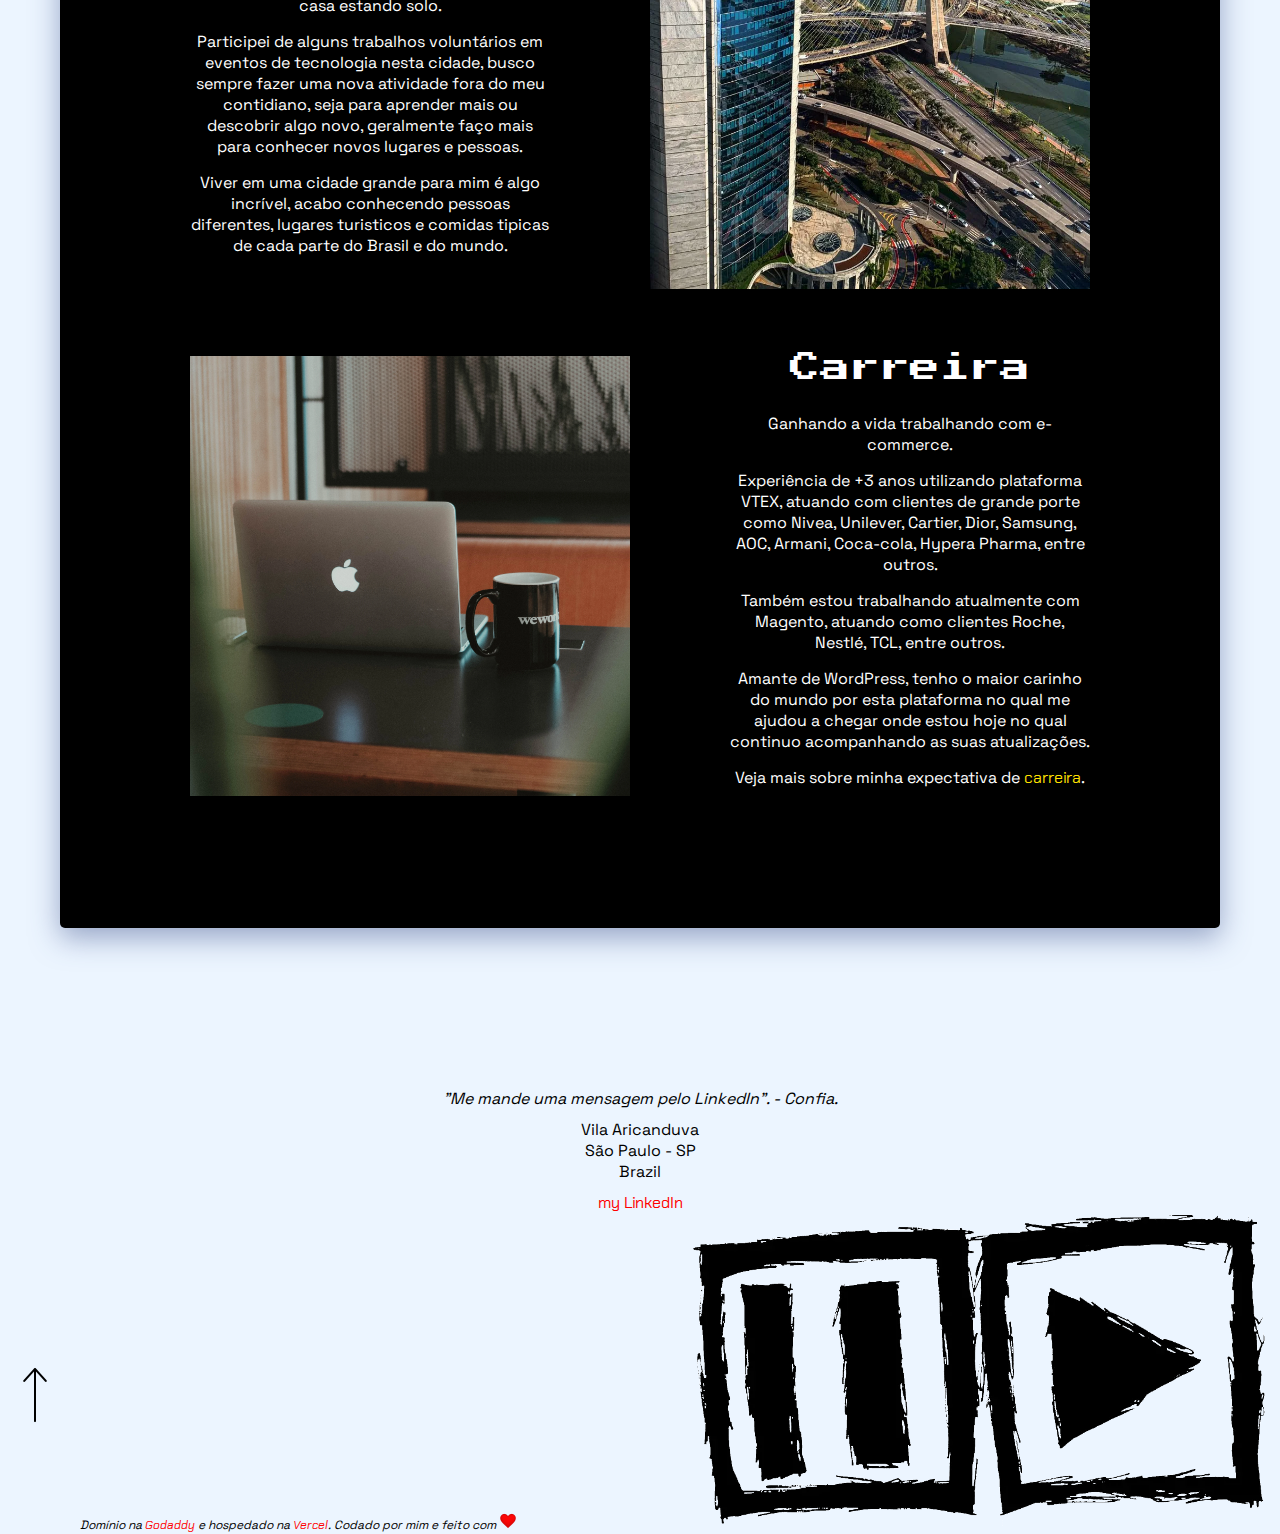
==== commit 97d78827: "alt scrollbar, alt text project" ====
--- a/index.html
+++ b/index.html
@@ -107,7 +107,7 @@
           </div>
           <div>
             <h3>Esse sou Eu</h3>
-            <p>Olá! Me chamo Iran, tenho 30 anos, pós-graduado em Governança em TI e tecnólogo em Gestão da Tecnologia da Informação.</p>
+            <p>Olá! Me chamo Iran, tenho 30 anos, pós-graduado em Governança em TI e tecnólogo em Gestão da Tecnologia da Informação pela Cruzeiro do Sul.</p>
             <p>Gosto de estudar nas horas vagas, sou apaixonado por uma boa música no momento certo, fã de cinema, gosto de passeios, acompanho diversos canais no YouTube e curto muitos games.</p>
             <p>Me considero um excelente profissional de suporte a sistemas, sempre estou disposto a ajudar as pessoas e sou reconhecido por isso.</p>
             <p>Recentemente estou lendo mais livros, conhecendo lugares interessantes e criando novos hábitos saudáveis.</p>
--- a/assets/css/home.css
+++ b/assets/css/home.css
@@ -85,13 +85,14 @@
 .main_section__principal {
   display: flex;
   justify-content: space-around;
-  padding: 232px 103px;
+  padding: 160px 103px;
+  margin-bottom: 50px;
 }
 
 .main_section__central {
   padding: 80px;
   margin: auto 60px;
-  border-radius: 15px;
+  border-radius: 5px;
   text-align: center;
 }
 
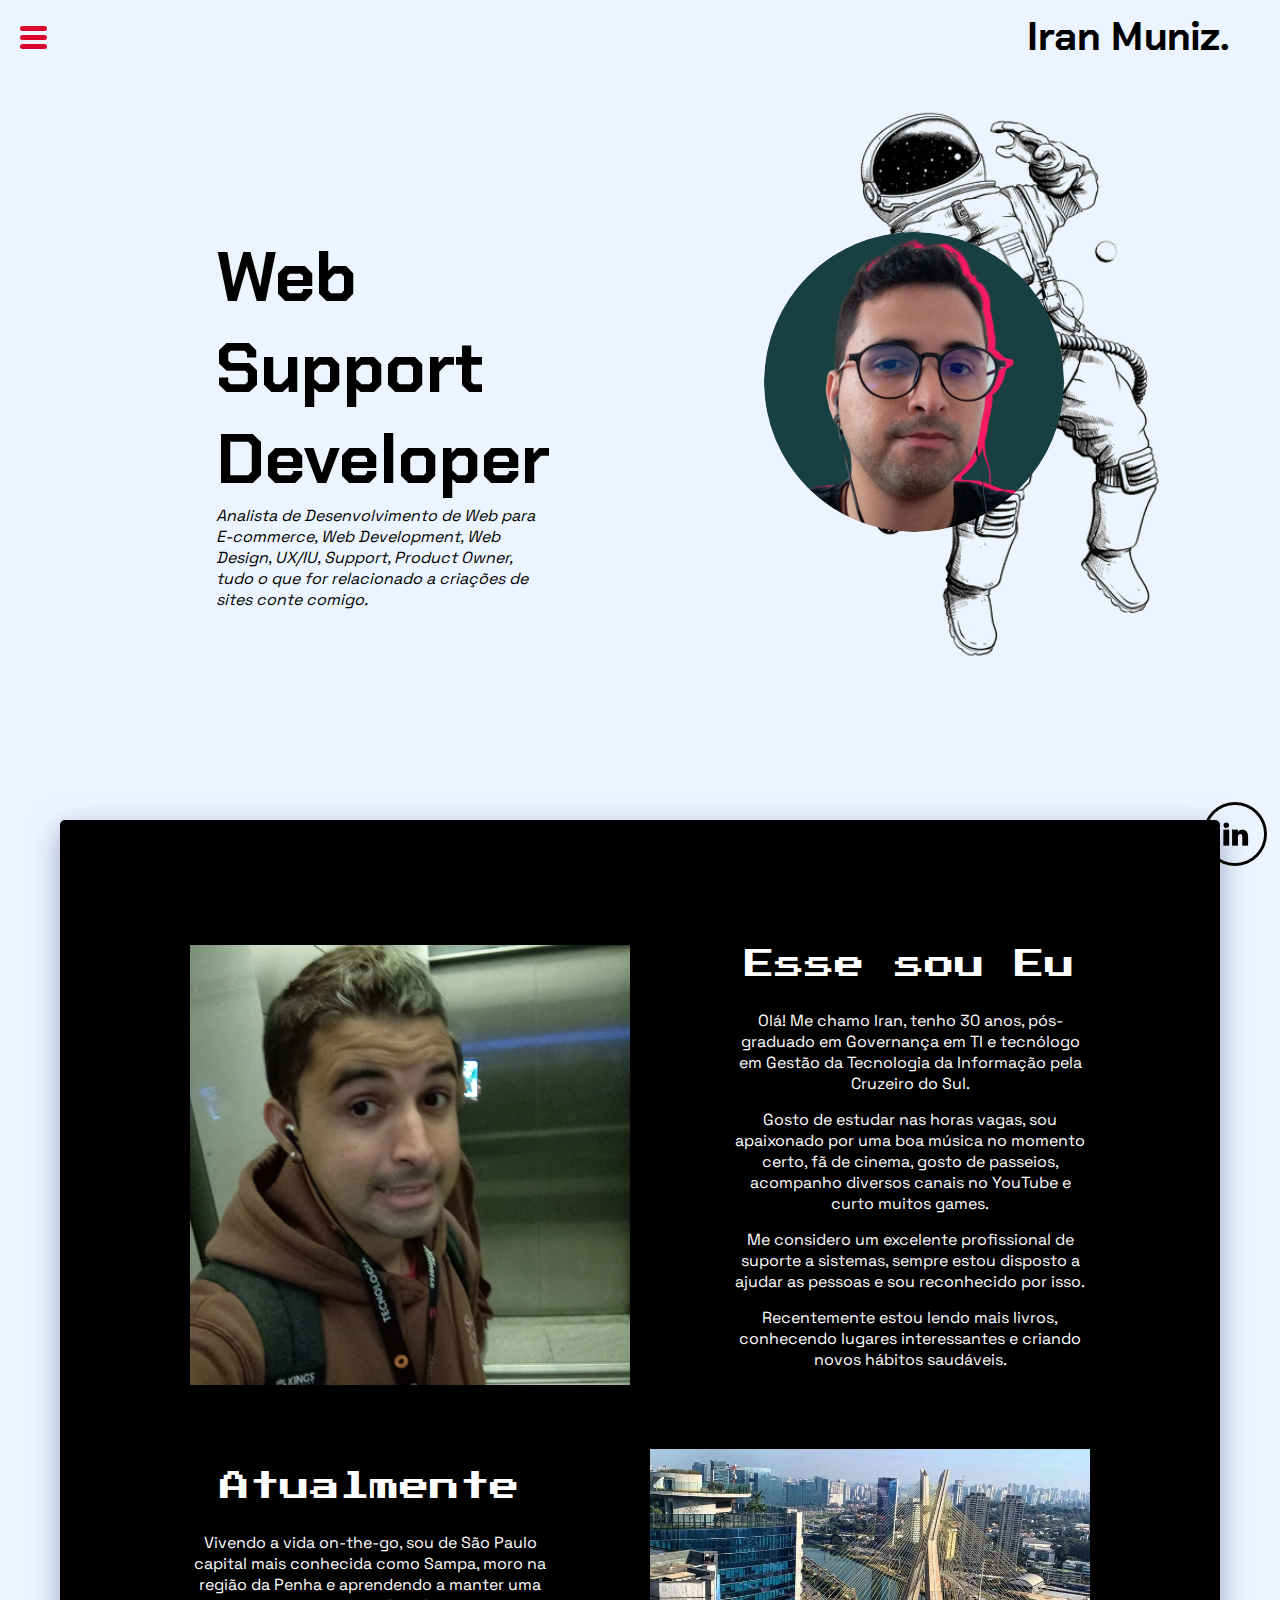
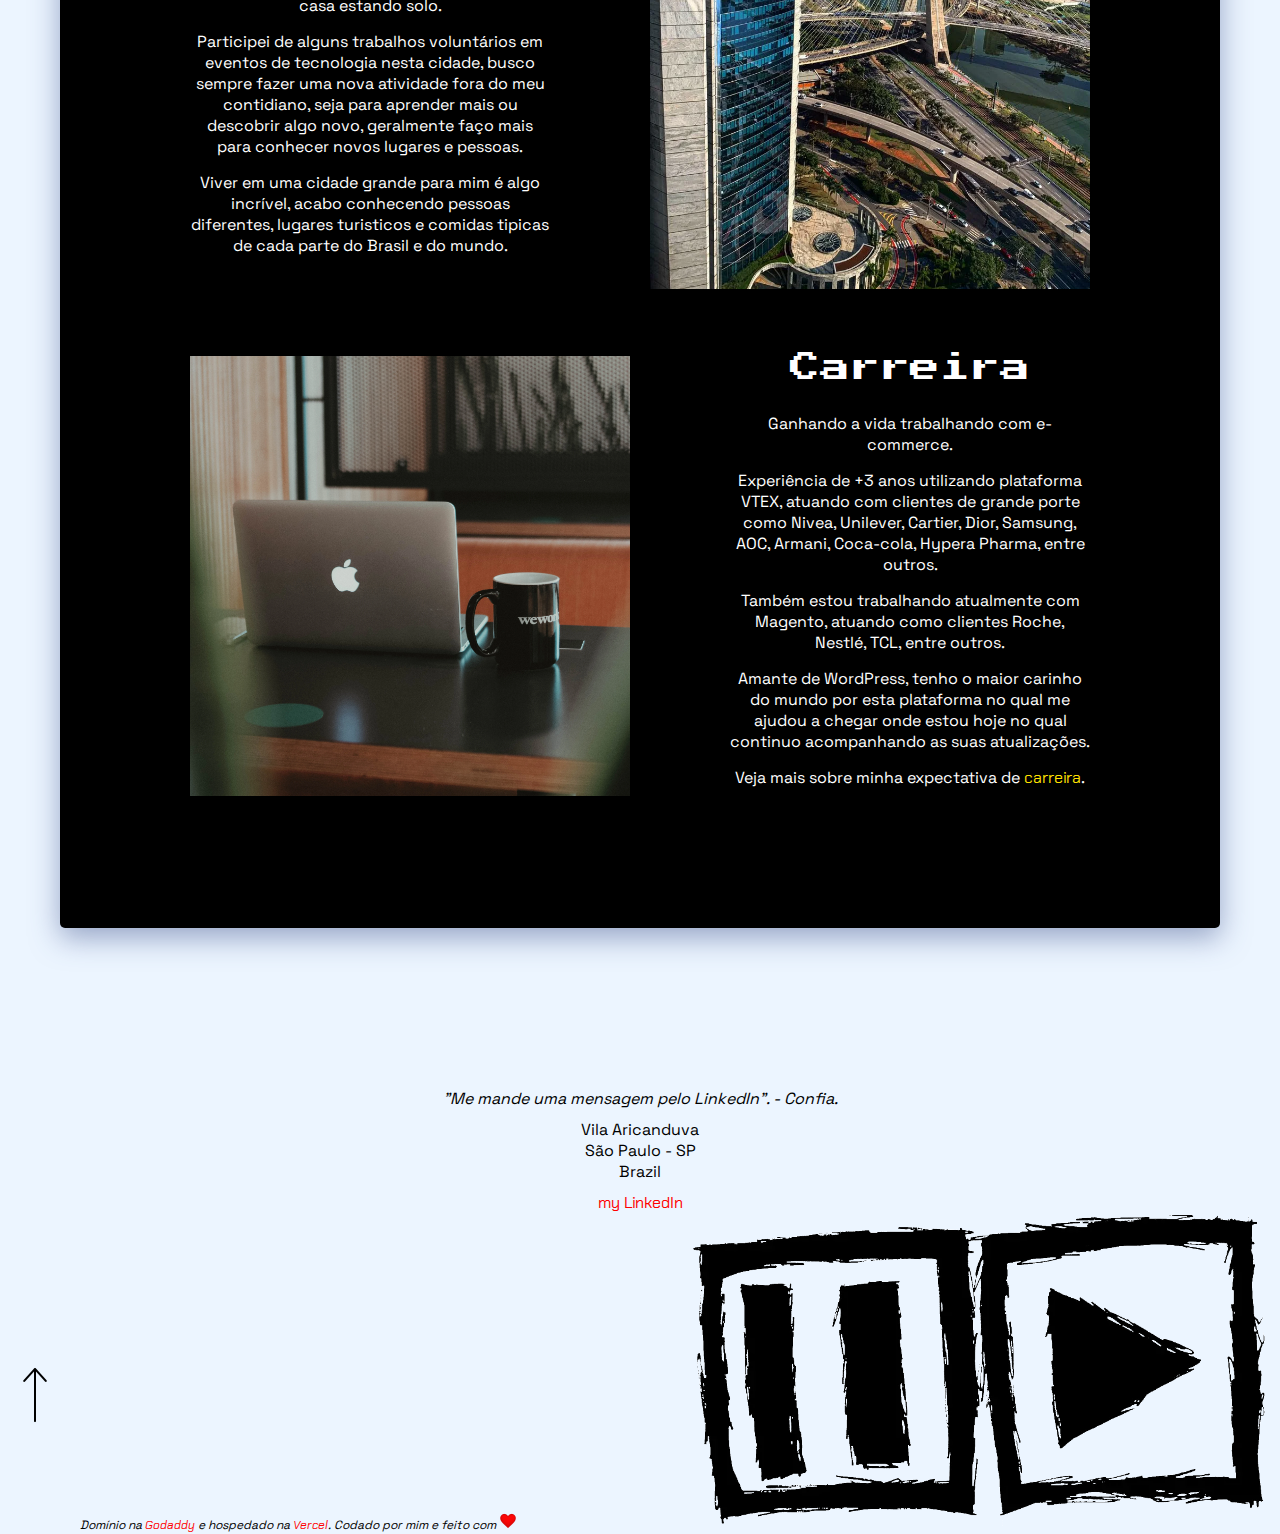
==== commit 840e1f10: "rmv icone contact" ====
--- a/index.html
+++ b/index.html
@@ -155,20 +155,20 @@
           <a class="footer_contact__social-media" href="https://www.linkedin.com/in/iranmuniz/" target="_blank">my LinkedIn</a>
         </div>
       </div>
-      <button id="voltarTopo">
+      <button id="voltarTopo" aria-label="Botão voltar ao topo">
         <a href="#" id="subir">
           <img src="/assets/files/icon--up.png" alt="Volte ao topo">
         </a>
       </button>
       <div class="footer_social">
-        <button class="footer_social__button-left">
+        <!-- <button class="footer_social__button-left">
           <a class="button_float" href="pages/contact.html"><img 
             src="/assets/files/no.png" data-selector="img">
           </a> 
-        </button>
-        <button class="footer_social__button-right">
-          <a class="button_float" href="https://www.linkedin.com/in/iranmuniz/" target="_blank"><img class="icon--linkedin" 
-            src="/assets/files/linkedin.png" data-selector="img">
+        </button> -->
+        <button class="footer_social__button-right" aria-label="Botão de acesso ao LinkedIn">
+          <a class="button_float" href="https://www.linkedin.com/in/iranmuniz/" target="_blank" aria-label="Link para acesso ao LinkedIn"><img class="icon--linkedin" 
+            src="/assets/files/linkedin.png" data-selector="img" alt="Ícone do LinkedIn">
           </a>
         </button>
       </div>
